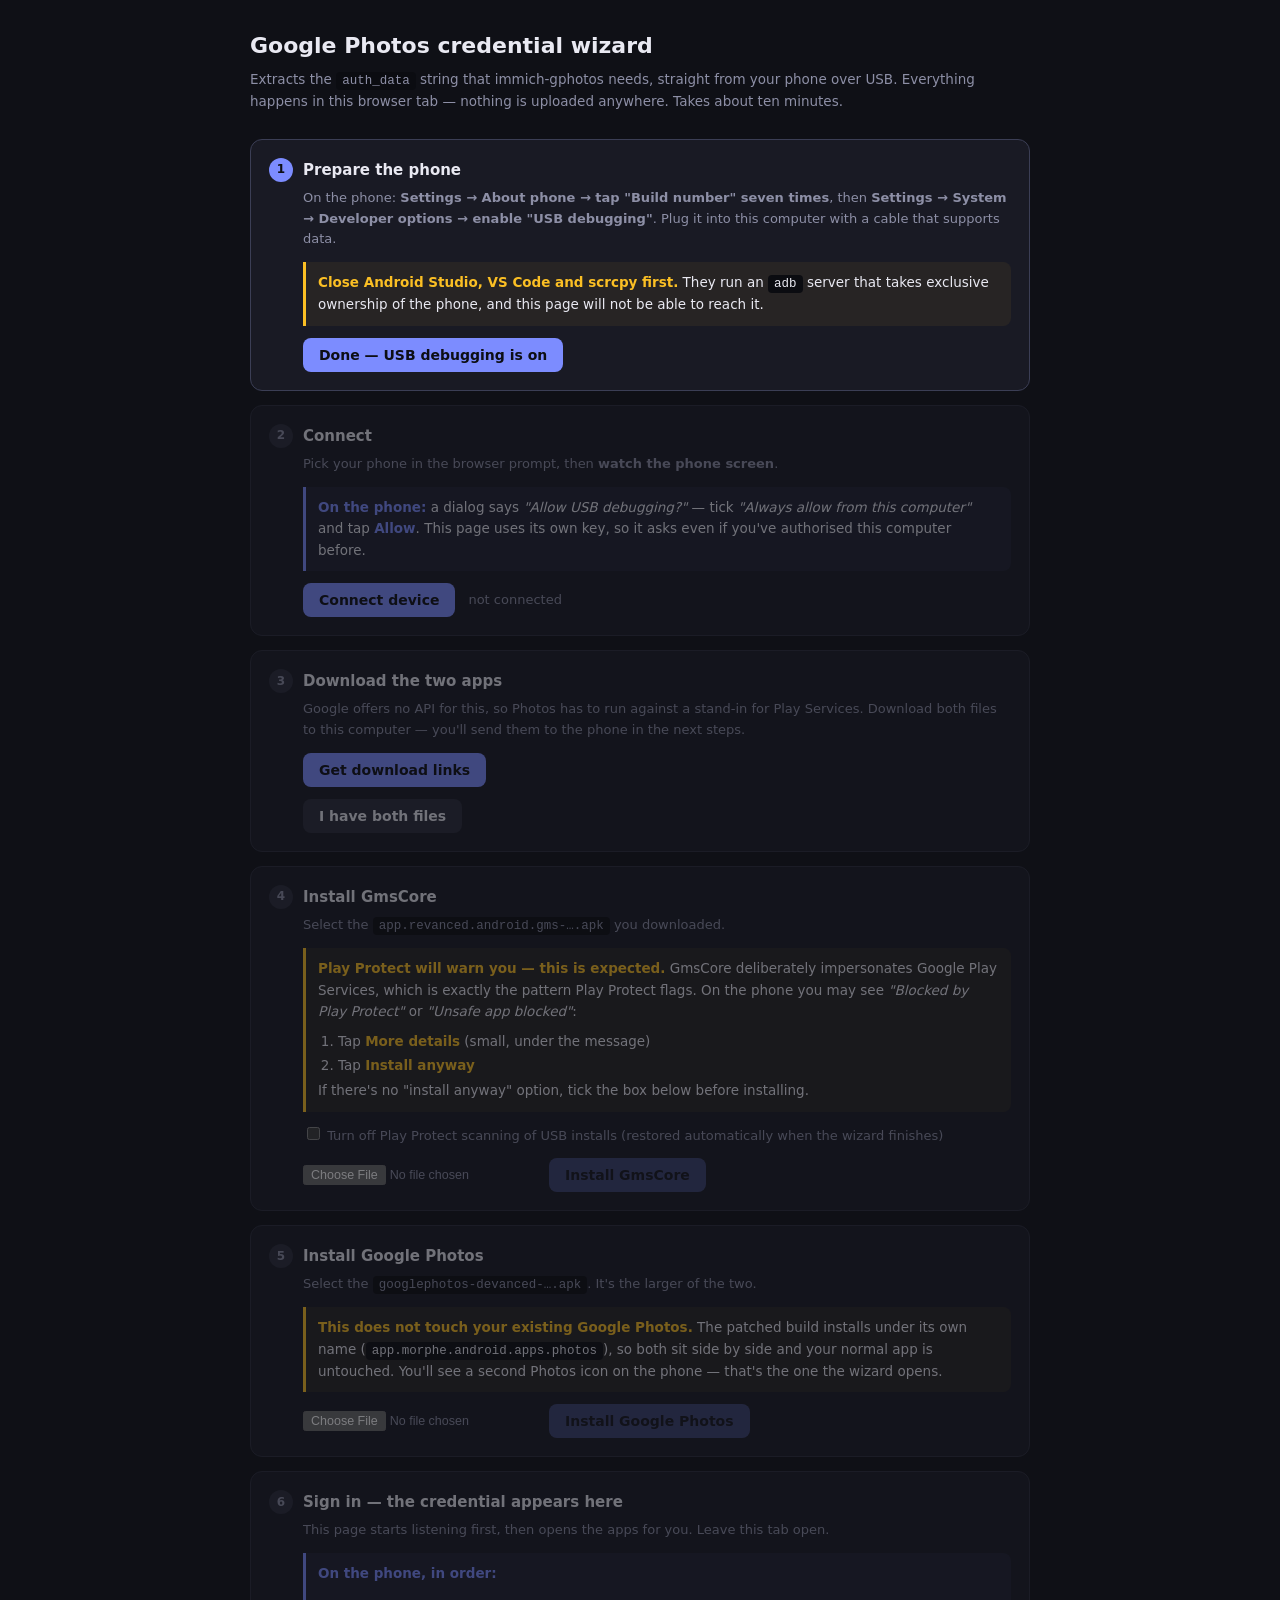
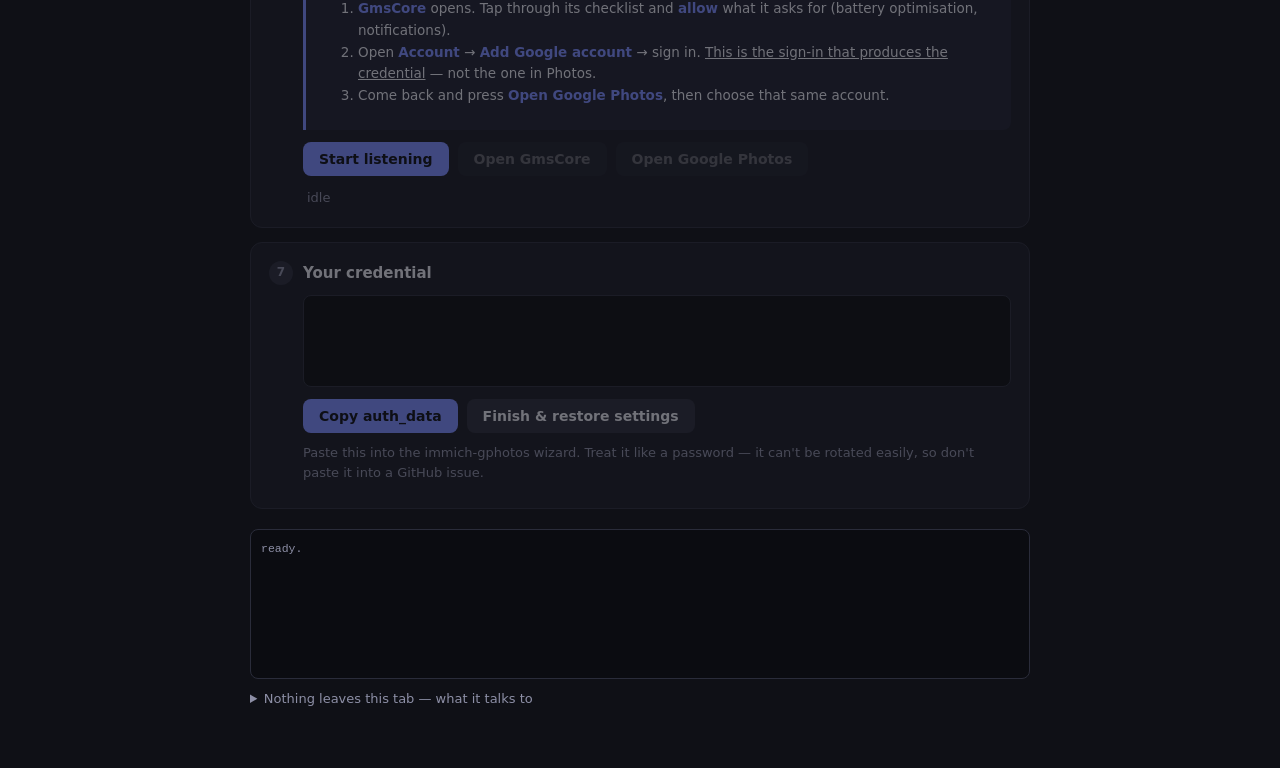
==== web/wizard/index.html @ 4972a4a3 "feat: add WebADB credential wizard and Pages deployment Extracts the Google Photos auth_data credent" ====
<!doctype html>
<html lang="en">
<head>
<meta charset="utf-8">
<meta name="viewport" content="width=device-width,initial-scale=1">
<title>Google Photos credential wizard</title>
<style>
  :root{color-scheme:dark;--bg:#0f1016;--fg:#e9e9f2;--dim:#8d8fa6;--ok:#4ade80;--bad:#f87171;
        --warn:#fbbf24;--acc:#7c8cff;--card:#191a24;--line:#2a2c3a}
  *{box-sizing:border-box}
  body{margin:0;padding:28px 16px 60px;background:var(--bg);color:var(--fg);
       font:15px/1.6 ui-sans-serif,system-ui,-apple-system,"Segoe UI",sans-serif}
  main{max-width:780px;margin:0 auto}
  h1{font-size:22px;margin:0 0 6px}
  .lede{color:var(--dim);font-size:13.5px;margin:0 0 26px}
  .step{background:var(--card);border:1px solid var(--line);border-radius:12px;
        padding:18px;margin-bottom:14px;opacity:.45;transition:opacity .2s}
  .step.active{opacity:1;border-color:#3b3e55}
  .step.done{opacity:.8}
  .step.done .hdr b::after{content:" ✓";color:var(--ok)}
  .hdr{display:flex;align-items:center;gap:10px;margin-bottom:4px}
  .num{width:24px;height:24px;border-radius:50%;background:#2a2c3a;color:var(--dim);
       display:grid;place-items:center;font-size:12px;font-weight:700;flex:none}
  .step.active .num{background:var(--acc);color:#0d0e14}
  .step.done .num{background:var(--ok);color:#0d0e14}
  .hdr b{font-size:15px}
  .body{padding-left:34px}
  p{margin:6px 0}
  .sub{color:var(--dim);font-size:13px}
  button{background:var(--acc);color:#0d0e14;border:0;border-radius:8px;padding:9px 16px;
         font-weight:650;font-size:14px;cursor:pointer;font-family:inherit}
  button.sec{background:#2a2c3a;color:var(--fg)}
  button:disabled{opacity:.35;cursor:not-allowed}
  .row{display:flex;gap:9px;align-items:center;flex-wrap:wrap;margin-top:12px}
  input[type=file]{font-size:12.5px;color:var(--dim);max-width:100%}
  code{background:#0b0c11;padding:2px 6px;border-radius:4px;font-size:12.5px;
       font-family:ui-monospace,Menlo,monospace}
  .note{border-left:3px solid var(--warn);background:#fbbf2410;padding:10px 12px;
        border-radius:0 8px 8px 0;margin:12px 0;font-size:13.5px}
  .note b{color:var(--warn)}
  .note ol{margin:8px 0 0;padding-left:20px}.note li{margin:3px 0}
  .err{border-left:3px solid var(--bad);background:#f8717110;padding:10px 12px;
       border-radius:0 8px 8px 0;margin:10px 0;font-size:13.5px;display:none}
  .err.show{display:block}.err b{color:var(--bad)}
  .phone{border-left:3px solid var(--acc);background:#7c8cff10;padding:10px 12px;
         border-radius:0 8px 8px 0;margin:12px 0;font-size:13.5px}
  .phone b{color:var(--acc)}
  .bar{height:6px;background:#0b0c11;border-radius:3px;overflow:hidden;margin-top:10px;display:none}
  .bar.show{display:block}
  .bar i{display:block;height:100%;background:var(--acc);width:0;transition:width .15s}
  #token{width:100%;background:#0b0c11;color:var(--ok);border:1px solid var(--line);
         border-radius:8px;padding:12px;font:12px/1.55 ui-monospace,Menlo,monospace;
         min-height:92px;word-break:break-all;margin:10px 0}
  #log{background:#0b0c11;border:1px solid var(--line);border-radius:8px;padding:10px;
       height:150px;overflow:auto;font:11.5px/1.5 ui-monospace,Menlo,monospace;
       white-space:pre-wrap;word-break:break-all;color:var(--dim);margin-top:20px}
  .ok{color:var(--ok)}.bad{color:var(--bad)}.acc{color:var(--acc)}.warn{color:var(--warn)}
  a{color:var(--acc)}
  .detok{border-left:3px solid var(--ok);background:#4ade8012;padding:12px 14px;
        border-radius:0 10px 10px 0;margin-bottom:14px;font-size:13.5px}
  .detok b{color:var(--ok)}
  .detpart{border-left:3px solid var(--warn);background:#fbbf2412;padding:12px 14px;
           border-radius:0 10px 10px 0;margin-bottom:14px;font-size:13.5px}
  .detpart b{color:var(--warn)}
  .dl{padding:9px 0;border-top:1px solid var(--line);font-size:13.5px}
  .st{font-size:13px;color:var(--dim);margin-left:4px}
  details{margin-top:10px}summary{cursor:pointer;font-size:13px;color:var(--dim)}
</style>
</head>
<body>
<main>
  <h1>Google Photos credential wizard</h1>
  <p class="lede">Extracts the <code>auth_data</code> string that immich-gphotos needs, straight from your phone
     over USB. Everything happens in this browser tab — nothing is uploaded anywhere. Takes about ten minutes.</p>

  <!-- 1 -->
  <div class="step active" id="s1">
    <div class="hdr"><span class="num">1</span><b>Prepare the phone</b></div>
    <div class="body">
      <p class="sub">On the phone: <b>Settings → About phone → tap "Build number" seven times</b>, then
         <b>Settings → System → Developer options → enable "USB debugging"</b>. Plug it into this computer
         with a cable that supports data.</p>
      <div class="note">
        <b>Close Android Studio, VS Code and scrcpy first.</b> They run an <code>adb</code> server that
        takes exclusive ownership of the phone, and this page will not be able to reach it.
      </div>
      <div class="row"><button onclick="go(2)">Done — USB debugging is on</button></div>
    </div>
  </div>

  <!-- 2 -->
  <div class="step" id="s2">
    <div class="hdr"><span class="num">2</span><b>Connect</b></div>
    <div class="body">
      <p class="sub">Pick your phone in the browser prompt, then <b>watch the phone screen</b>.</p>
      <div class="phone">
        <b>On the phone:</b> a dialog says <i>"Allow USB debugging?"</i> — tick
        <i>"Always allow from this computer"</i> and tap <b>Allow</b>. This page uses its own key,
        so it asks even if you've authorised this computer before.
      </div>
      <div class="row"><button id="bConnect">Connect device</button>
        <span class="st" id="connSt">not connected</span></div>
      <div class="err" id="connErr"></div>
    </div>
  </div>

  <div id="detBox" style="display:none"></div>

  <!-- 3 -->
  <div class="step" id="s3">
    <div class="hdr"><span class="num">3</span><b>Download the two apps</b></div>
    <div class="body">
      <p class="sub">Google offers no API for this, so Photos has to run against a stand-in for Play Services.
         Download both files to this computer — you'll send them to the phone in the next steps.</p>
      <div class="row"><button id="bResolve">Get download links</button>
        <span class="st" id="dlSt"></span></div>
      <div id="links"></div>
      <div class="row"><button class="sec" id="bSkipDl" onclick="go(4)">I have both files</button></div>
    </div>
  </div>

  <!-- 4 -->
  <div class="step" id="s4">
    <div class="hdr"><span class="num">4</span><b>Install GmsCore</b></div>
    <div class="body">
      <p class="sub">Select the <code>app.revanced.android.gms-….apk</code> you downloaded.</p>
      <div class="note">
        <b>Play Protect will warn you — this is expected.</b> GmsCore deliberately impersonates Google
        Play Services, which is exactly the pattern Play Protect flags. On the phone you may see
        <i>"Blocked by Play Protect"</i> or <i>"Unsafe app blocked"</i>:
        <ol>
          <li>Tap <b>More details</b> (small, under the message)</li>
          <li>Tap <b>Install anyway</b></li>
        </ol>
        If there's no "install anyway" option, tick the box below before installing.
      </div>
      <label class="sub" style="display:block;margin-top:8px">
        <input type="checkbox" id="noVerify"> Turn off Play Protect scanning of USB installs
        <span class="sub">(restored automatically when the wizard finishes)</span>
      </label>
      <div class="row">
        <input type="file" id="fGms" accept=".apk">
        <button id="bGms" disabled>Install GmsCore</button>
        <span class="st" id="gmsSt"></span>
      </div>
      <div class="bar" id="gmsBar"><i></i></div>
      <div class="err" id="gmsErr"></div>
    </div>
  </div>

  <!-- 5 -->
  <div class="step" id="s5">
    <div class="hdr"><span class="num">5</span><b>Install Google Photos</b></div>
    <div class="body">
      <p class="sub">Select the <code>googlephotos-devanced-….apk</code>. It's the larger of the two.</p>
      <div class="note">
        <b>This does not touch your existing Google Photos.</b> The patched build installs under its
        own name (<code>app.morphe.android.apps.photos</code>), so both sit side by side and your
        normal app is untouched. You'll see a second Photos icon on the phone — that's the one the
        wizard opens.
      </div>
      <div class="row">
        <input type="file" id="fPhotos" accept=".apk">
        <button id="bPhotos" disabled>Install Google Photos</button>
        <span class="st" id="phSt"></span>
      </div>
      <div class="bar" id="phBar"><i></i></div>
      <div class="err" id="phErr"></div>
    </div>
  </div>

  <!-- 6 -->
  <div class="step" id="s6">
    <div class="hdr"><span class="num">6</span><b>Sign in — the credential appears here</b></div>
    <div class="body">
      <p class="sub">This page starts listening first, then opens the apps for you. Leave this tab open.</p>
      <div class="phone">
        <b>On the phone, in order:</b>
        <ol>
          <li><b>GmsCore</b> opens. Tap through its checklist and <b>allow</b> what it asks for
              (battery optimisation, notifications).</li>
          <li>Open <b>Account</b> → <b>Add Google account</b> → sign in. <u>This is the sign-in that
              produces the credential</u> — not the one in Photos.</li>
          <li>Come back and press <b>Open Google Photos</b>, then choose that same account.</li>
        </ol>
      </div>
      <div class="row">
        <button id="bListen">Start listening</button>
        <button class="sec" id="bOpenGms" disabled>Open GmsCore</button>
        <button class="sec" id="bOpenPhotos" disabled>Open Google Photos</button>
      </div>
      <div class="row"><span class="st" id="capSt">idle</span></div>
      <div class="err" id="capErr"></div>
    </div>
  </div>

  <!-- 7 -->
  <div class="step" id="s7">
    <div class="hdr"><span class="num">7</span><b>Your credential</b></div>
    <div class="body">
      <div id="token"></div>
      <div class="row">
        <button id="bCopy">Copy auth_data</button>
        <button class="sec" id="bFinish">Finish &amp; restore settings</button>
      </div>
      <p class="sub" style="margin-top:10px">Paste this into the immich-gphotos wizard. Treat it like a
         password — it can't be rotated easily, so don't paste it into a GitHub issue.</p>
    </div>
  </div>

  <div id="log">ready.</div>
  <details>
    <summary>Nothing leaves this tab — what it talks to</summary>
    <p class="sub"><code>api.github.com</code> to look up download links, and
       <code>cdn.jsdelivr.net</code> to load the USB library. The APKs go from your disk to your phone
       over the USB cable. The credential is never sent anywhere.</p>
  </details>
</main>

<script type="module">
const V={adb:'2.6.4',usb:'2.3.2',cred:'2.1.0'};
const PKG_GMS='app.revanced.android.gms', PKG_PHOTOS='app.morphe.android.apps.photos';
const $=id=>document.getElementById(id);
const logEl=$('log');
let adb=null, proc=null, lines=0, restoreVerify=false;

function log(m,c=''){const d=document.createElement('div');if(c)d.className=c;d.textContent=m;
  if(logEl.textContent==='ready.')logEl.textContent='';logEl.appendChild(d);logEl.scrollTop=1e9;}
function go(n){for(let i=1;i<=7;i++){const s=$('s'+i);if(!s)continue;
  s.classList.toggle('active',i===n);if(i<n)s.classList.add('done');}
  $('s'+n)?.scrollIntoView({behavior:'smooth',block:'center'});}
window.go=go;
function err(id,html){const e=$(id);e.innerHTML=html;e.classList.add('show');}
function clearErr(id){$(id).classList.remove('show');}

/* ---------------- shell helpers ---------------- */
async function sh(cmd){ return (await adb.subprocess.noneProtocol.spawnWaitText(cmd)).trim(); }

/* ---------------- step 2: connect ---------------- */
if(!navigator.usb){
  $('connSt').innerHTML='<span class="bad">WebUSB unavailable</span>';
  err('connErr','<b>This browser can\'t talk to USB devices.</b> Use Chrome, Edge or another '+
      'Chromium browser on a desktop computer. Firefox and Safari don\'t implement WebUSB.');
  $('bConnect').disabled=true;
}

$('bConnect').onclick=async()=>{
  clearErr('connErr'); $('bConnect').disabled=true;
  try{
    const [{Adb,AdbDaemonTransport},{AdbDaemonWebUsbDeviceManager},credMod]=await Promise.all([
      import(`https://cdn.jsdelivr.net/npm/@yume-chan/adb@${V.adb}/+esm`),
      import(`https://cdn.jsdelivr.net/npm/@yume-chan/adb-daemon-webusb@${V.usb}/+esm`),
      import(`https://cdn.jsdelivr.net/npm/@yume-chan/adb-credential-web@${V.cred}/+esm`)]);
    const Store=credMod.default;
    const mgr=AdbDaemonWebUsbDeviceManager.BROWSER;
    if(!mgr) throw new Error('WebUSB manager unavailable');

    $('connSt').textContent='pick your phone…';
    const device=await mgr.requestDevice();
    if(!device){$('connSt').textContent='no device selected';$('bConnect').disabled=false;return;}
    log('device: '+device.name+' ('+device.serial+')');

    const store=new Store('immich-gphotos');
    let transport;
    for(let a=1;;a++){
      try{
        $('connSt').textContent=a===1?'opening…':`retrying (${a})…`;
        const conn=await device.connect();
        $('connSt').innerHTML='<b>check the phone — tap Allow</b>';
        transport=await AdbDaemonTransport.authenticate(
          {serial:device.serial,connection:conn,credentialStore:store});
        break;
      }catch(e){
        if(a>=3) throw e;
        log('handshake failed ('+e.message+') — resetting USB…','warn');
        try{await device.raw.reset();}catch{}
        await new Promise(r=>setTimeout(r,800));
      }
    }
    adb=new Adb(transport);
    const model=await adb.getProp('ro.product.model').catch(()=>'?');
    const rel=await adb.getProp('ro.build.version.release').catch(()=>'?');
    $('connSt').innerHTML=`<span class="ok">${model} · Android ${rel}</span>`;
    log(`connected: ${model}, Android ${rel}`,'ok');
    refresh();
    try{ await detect(); }catch(e){ log('detection failed: '+e.message,'warn'); }
    go(3);
  }catch(e){
    const busy=/busy|claim|in use|access|denied|SecurityError|NetworkError|transfer/i.test(String(e));
    $('connSt').innerHTML='<span class="bad">failed</span>';
    log('connect failed: '+e,'bad');
    err('connErr','<b>Couldn\'t open the phone.</b> '+
      (busy?'Almost always this means another program owns it — an <code>adb</code> server started by '+
            'Android Studio, VS Code or scrcpy. Close them, then in a terminal run:<br>'+
            '<code>adb kill-server</code><br>If that doesn\'t help, the server may be running as '+
            '<b>root</b> and invisible to that command — try:<br>'+
            '<code>sudo pkill -f "adb -L tcp:5037"</code><br>Then unplug and replug the cable.'
           :'<code>'+e.message+'</code>')+'');
    $('bConnect').disabled=false;
  }
};

/* ---------------- step 3: links ---------------- */
async function newest(repo,match){
  const r=await fetch(`https://api.github.com/repos/${repo}/releases?per_page=15`);
  if(!r.ok) throw new Error('GitHub API '+r.status);
  for(const rel of await r.json()){
    const a=(rel.assets||[]).find(a=>match(a.name));
    if(a) return {url:a.browser_download_url,name:a.name,tag:rel.tag_name,mb:(a.size/1e6).toFixed(0)};
  }
  throw new Error('no matching file in the last 15 releases');
}
$('bResolve').onclick=async e=>{
  const st=$('dlSt'),box=$('links');
  e.target.disabled=true;box.innerHTML='';st.textContent='looking up…';
  try{
    // Release assets carry no CORS headers, so the page can't fetch the bytes —
    // these are plain links and your browser downloads them directly.
    const g=await newest('ReVanced/GmsCore',n=>n.endsWith('.apk')&&!n.includes('-hw-'));
    const p=await newest('j-hc/revanced-magisk-module',
                         n=>n.toLowerCase().includes('photos')&&n.endsWith('.apk'));
    for(const [t,i] of [['GmsCore',g],['Google Photos (patched)',p]]){
      const d=document.createElement('div');d.className='dl';
      d.innerHTML=`<b>${t}</b> — <a href="${i.url}" download>${i.name}</a>
        <span class="sub"> · ${i.mb} MB</span>`;
      box.appendChild(d);
    }
    st.innerHTML='<span class="ok">download both, then continue</span>';
    log('links resolved','ok');
  }catch(x){st.innerHTML='<span class="bad">'+x.message+'</span>';log('link lookup: '+x.message,'bad');}
  finally{e.target.disabled=false;}
};

/* ---------------- detect what's already installed ---------------- */
async function isInstalled(pkg){
  try{
    const out = await sh(`pm list packages ${pkg}`);
    return out.split('\n').map(x=>x.trim()).includes('package:'+pkg);
  }catch{ return false; }
}
async function versionOf(pkg){
  try{
    const o = await sh(`dumpsys package ${pkg} | grep -m1 versionName`);
    return (o.split('=')[1]||'').trim();
  }catch{ return ''; }
}

async function detect(){
  const box=$('detBox');
  const [gms,ph]=await Promise.all([isInstalled(PKG_GMS),isInstalled(PKG_PHOTOS)]);
  const [vg,vp]=await Promise.all([gms?versionOf(PKG_GMS):'',ph?versionOf(PKG_PHOTOS):'']);
  log(`installed: GmsCore=${gms?(vg||'yes'):'no'}  Photos(patched)=${ph?(vp||'yes'):'no'}`);

  if(gms&&ph){
    box.className='detok';
    box.innerHTML=`<b>Both apps are already on the phone.</b>
      GmsCore ${vg||''} and the patched Google Photos ${vp||''} are installed, so you can skip the
      downloads and go straight to signing in.
      <div class="row"><button onclick="go(6)">Skip to sign-in</button>
      <button class="sec" onclick="go(3)">Reinstall them anyway</button></div>`;
    box.style.display='block';
    $('s4').classList.add('done'); $('s5').classList.add('done');
    return {gms,ph,both:true};
  }
  if(gms||ph){
    box.className='detpart';
    box.innerHTML=`<b>Only one of the two is installed.</b> `+
      (gms?`GmsCore ${vg||''} is there — you only need the patched Google Photos, so skip step 4.`
          :`The patched Google Photos ${vp||''} is there, but GmsCore is missing. Without it Photos
            has nothing to sign in against, so install it in step 4.`)+
      `<div class="row"><button onclick="go(3)">Continue</button></div>`;
    box.style.display='block';
    if(gms) $('s4').classList.add('done');
    if(ph)  $('s5').classList.add('done');
  }
  return {gms,ph,both:false};
}

/* ---------------- install ---------------- */
function refresh(){
  $('bGms').disabled=!(adb&&$('fGms').files.length);
  $('bPhotos').disabled=!(adb&&$('fPhotos').files.length);
  $('bListen').disabled=!adb;
}
$('fGms').onchange=refresh; $('fPhotos').onchange=refresh;

async function install(file,barId,stId){
  const bar=$(barId), fill=bar.querySelector('i'), st=$(stId);
  bar.classList.add('show');
  log(`installing ${file.name} (${(file.size/1e6).toFixed(0)} MB)…`,'acc');
  // Stream into `pm install -S <size>` so the APK never lands in /data/local/tmp.
  const p=await adb.subprocess.noneProtocol.spawn(['pm','install','-S',String(file.size)]);
  let out='';const dec=new TextDecoder();
  const collect=(async()=>{const r=p.output.getReader();
    for(;;){const{done,value}=await r.read();if(done)break;out+=dec.decode(value,{stream:true});}})();
  const w=p.stdin.getWriter(), rd=file.stream().getReader();
  let sent=0,t0=performance.now();
  for(;;){
    const{done,value}=await rd.read(); if(done)break;
    await w.write(value); sent+=value.byteLength;
    const pct=sent/file.size*100;
    fill.style.width=pct+'%';
    st.textContent=`${pct.toFixed(0)}% · ${((sent/1e6)/((performance.now()-t0)/1000)).toFixed(1)} MB/s`;
  }
  await w.close(); await collect;
  const ok=/Success/i.test(out);
  log(`${file.name}: ${out.trim()||'(no output)'}`,ok?'ok':'bad');
  return {ok,out:out.trim()};
}

$('bGms').onclick=async()=>{
  clearErr('gmsErr'); $('bGms').disabled=true;
  try{
    if($('noVerify').checked){
      await sh(['settings','put','global','verifier_verify_adb_installs','0']);
      restoreVerify=true; log('Play Protect USB-install scanning disabled (temporary)','warn');
    }
    $('gmsSt').textContent='installing…';
    const r=await install($('fGms').files[0],'gmsBar','gmsSt');
    if(r.ok){$('gmsSt').innerHTML='<span class="ok">installed</span>';go(5);}
    else{
      $('gmsSt').innerHTML='<span class="bad">failed</span>';
      err('gmsErr','<b>Install failed.</b> <code>'+(r.out||'no output')+'</code><br>'+
        'If it mentions Play Protect or the phone showed a block dialog, tick the '+
        '"Turn off Play Protect scanning" box above and try again.');
    }
  }catch(e){err('gmsErr','<b>'+e.message+'</b>');log('gms install: '+e,'bad');}
  finally{refresh();}
};

$('bPhotos').onclick=async()=>{
  clearErr('phErr'); $('bPhotos').disabled=true;
  try{
    $('phSt').textContent='installing…';
    const r=await install($('fPhotos').files[0],'phBar','phSt');
    if(r.ok){$('phSt').innerHTML='<span class="ok">installed</span>';go(6);}
    else{
      $('phSt').innerHTML='<span class="bad">failed</span>';
      const dg=/DOWNGRADE|ALREADY_EXISTS|SIGNATURE/i.test(r.out);
      err('phErr','<b>Install failed.</b> <code>'+(r.out||'no output')+'</code><br>'+
        (dg?'Uninstall the existing Google Photos on the phone, then try again.':''));
    }
  }catch(e){err('phErr','<b>'+e.message+'</b>');log('photos install: '+e,'bad');}
  finally{refresh();}
};

/* ---------------- step 6: capture ---------------- */
const NEEDLE='auth%2Fphotos.native';
function onLine(l){
  lines++;
  if(lines%1000===0)$('capSt').textContent=`listening… ${lines} lines scanned`;
  if(!l.includes(NEEDLE))return;
  const i=l.indexOf('androidId=');
  if(i<0){log('matched but no androidId= on the line','warn');return;}
  const tok=l.slice(i).trim();
  $('token').textContent=tok;
  $('capSt').innerHTML='<span class="ok">credential captured</span>';
  log('auth_data captured ('+tok.length+' chars)','ok');
  go(7);
}

async function launch(pkg,label){
  // resolve the real launch activity; patched builds move things around
  let comp='';
  try{
    const o=await sh(['cmd','package','resolve-activity','--brief',pkg]);
    comp=o.split('\n').filter(Boolean).pop()||'';
  }catch{}
  try{
    if(comp&&comp.includes('/')) await sh(['am','start','-n',comp]);
    else await sh(['monkey','-p',pkg,'-c','android.intent.category.LAUNCHER','1']);
    log('opened '+label+' on the phone','ok');
  }catch(e){ log('could not open '+label+': '+e.message,'warn'); }
}

$('bListen').onclick=async()=>{
  clearErr('capErr'); $('bListen').disabled=true; lines=0;
  try{
    proc=await adb.subprocess.noneProtocol.spawn(['logcat']);
    $('capSt').textContent='listening…';
    $('bOpenGms').disabled=false; $('bOpenPhotos').disabled=false;
    log('listening for the credential — sign in on the phone now','acc');
    await launch(PKG_GMS,'GmsCore');
    const dec=new TextDecoder(); let buf='';
    const r=proc.output.getReader();
    for(;;){
      const{done,value}=await r.read(); if(done)break;
      buf+=dec.decode(value,{stream:true});
      const parts=buf.split('\n'); buf=parts.pop();
      parts.forEach(onLine);
    }
    log('listener stopped after '+lines+' lines');
  }catch(e){
    err('capErr','<b>Couldn\'t read the phone log.</b> <code>'+e.message+'</code>');
    log('logcat: '+e,'bad'); $('bListen').disabled=false;
  }
};
$('bOpenGms').onclick=()=>launch(PKG_GMS,'GmsCore');
$('bOpenPhotos').onclick=()=>launch(PKG_PHOTOS,'Google Photos');

/* ---------------- step 7 ---------------- */
$('bCopy').onclick=async()=>{
  await navigator.clipboard.writeText($('token').textContent);
  log('copied to clipboard','ok');
};
$('bFinish').onclick=async()=>{
  try{ await proc?.kill(); }catch{}
  if(restoreVerify&&adb){
    try{ await sh(['settings','put','global','verifier_verify_adb_installs','1']);
         log('Play Protect USB-install scanning restored','ok'); restoreVerify=false; }
    catch(e){ log('could not restore Play Protect setting: '+e.message,'warn'); }
  }
  $('bFinish').textContent='Done';
};
window.addEventListener('beforeunload',()=>{ if(restoreVerify&&adb)
  navigator.sendBeacon?.(''); });
</script>
</body>
</html>
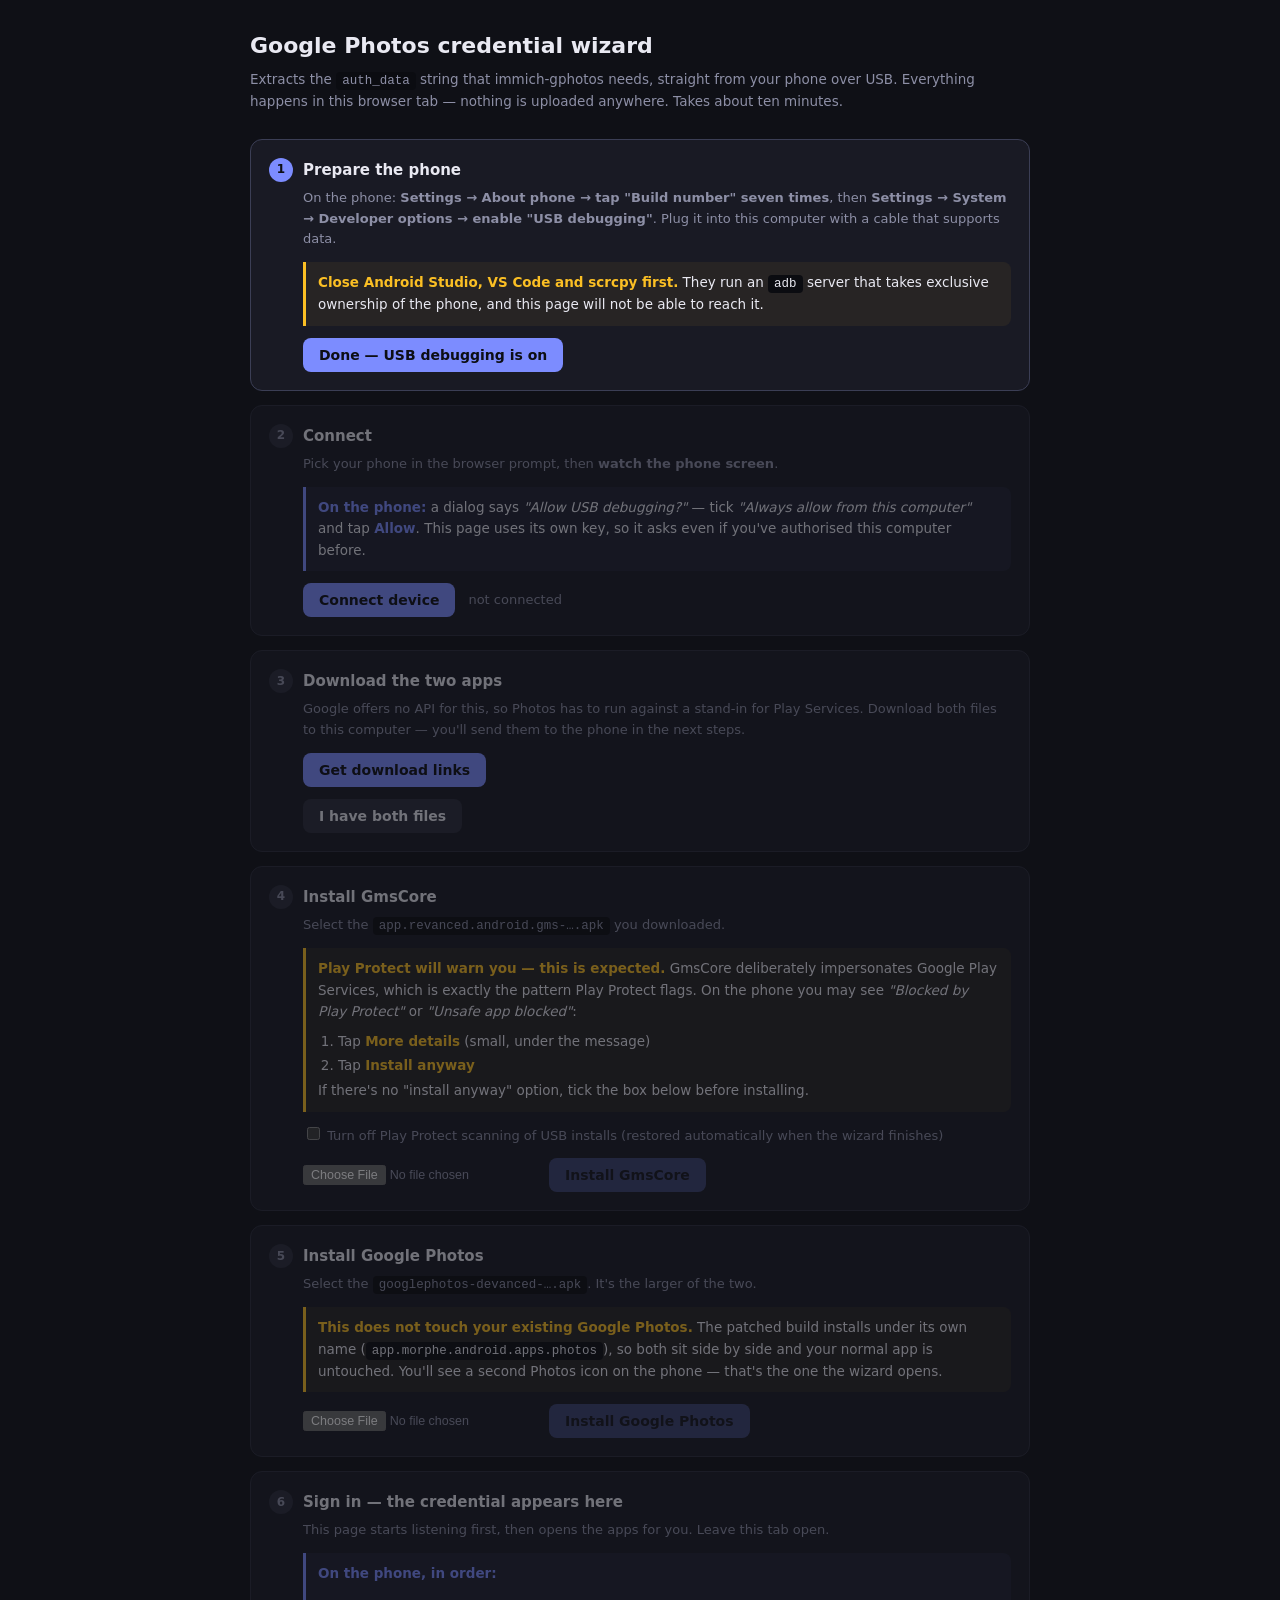
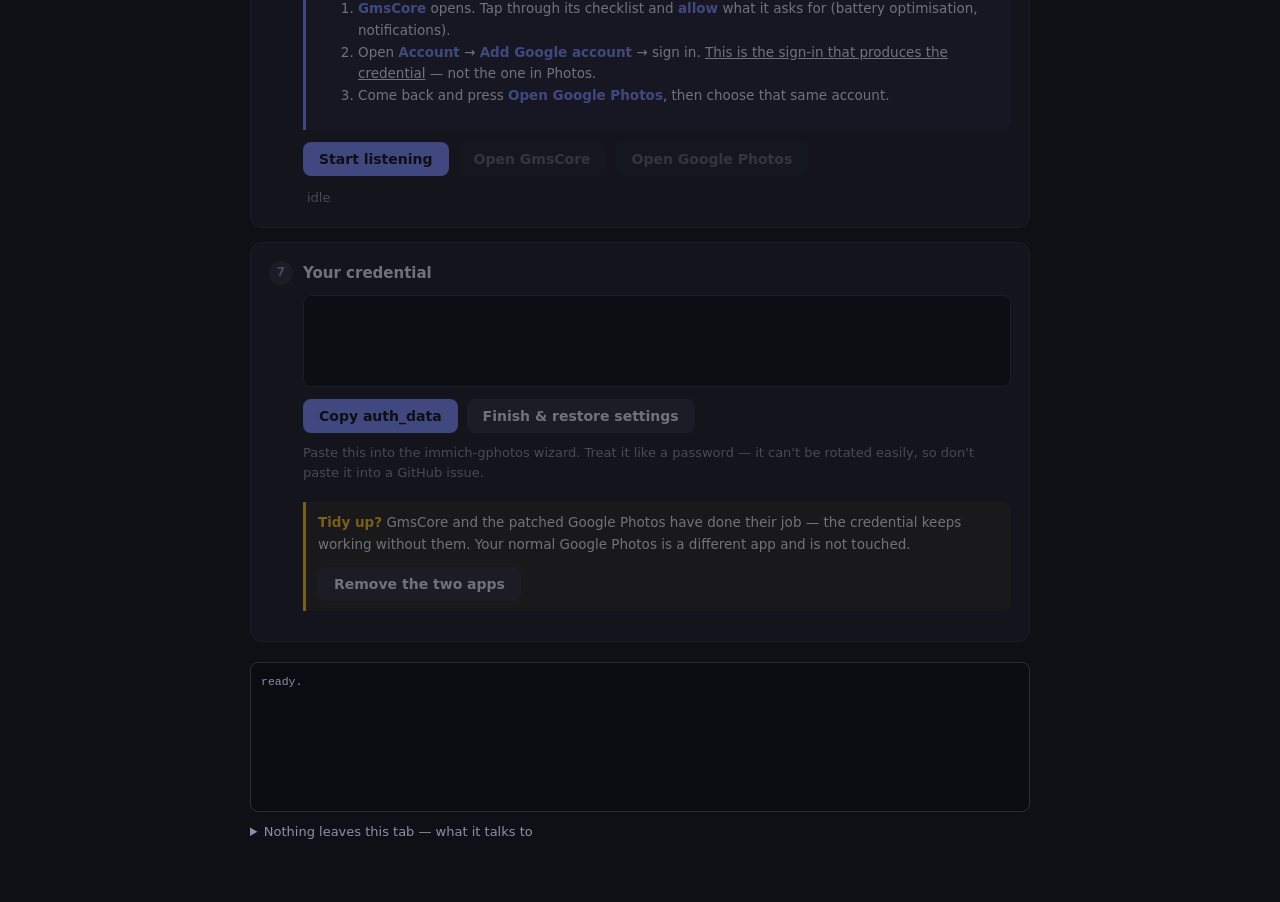
==== commit ac502ae9: "feat(wizard): add a button to remove the two apps when finished GmsCore and the patched Photos build" ====
--- a/web/wizard/index.html
+++ b/web/wizard/index.html
@@ -205,6 +205,16 @@
       </div>
       <p class="sub" style="margin-top:10px">Paste this into the immich-gphotos wizard. Treat it like a
          password — it can't be rotated easily, so don't paste it into a GitHub issue.</p>
+
+      <div class="note" style="margin-top:18px">
+        <b>Tidy up?</b> GmsCore and the patched Google Photos have done their job — the credential
+        keeps working without them. Your normal Google Photos is a different app and is not touched.
+        <div class="row">
+          <button class="sec" id="bRemove">Remove the two apps</button>
+          <span class="st" id="rmSt"></span>
+        </div>
+      </div>
+      <div class="err" id="rmErr"></div>
     </div>
   </div>
 
@@ -499,6 +509,44 @@
 $('bOpenPhotos').onclick=()=>launch(PKG_PHOTOS,'Google Photos');
 
 /* ---------------- step 7 ---------------- */
+let rmArmed=false;
+async function uninstall(pkg,label){
+  if(!await isInstalled(pkg)){ log(label+': not installed, skipping'); return true; }
+  const out=await sh(`pm uninstall ${pkg}`);
+  const ok=/Success/i.test(out);
+  log(`${label}: ${out.trim()||'(no output)'}`, ok?'ok':'bad');
+  return ok;
+}
+$('bRemove').onclick=async()=>{
+  clearErr('rmErr');
+  const b=$('bRemove'), st=$('rmSt');
+  if(!rmArmed){                       // destructive, so make it a deliberate second click
+    rmArmed=true;
+    b.textContent='Confirm — remove both apps';
+    st.textContent='click again to confirm';
+    setTimeout(()=>{ if(rmArmed){ rmArmed=false;
+      b.textContent='Remove the two apps'; st.textContent=''; } },6000);
+    return;
+  }
+  rmArmed=false; b.disabled=true; b.textContent='Removing…'; st.textContent='';
+  try{
+    if(!adb) throw new Error('device is no longer connected');
+    const a=await uninstall(PKG_PHOTOS,'Google Photos (patched)');
+    const c=await uninstall(PKG_GMS,'GmsCore');
+    if(a&&c){ st.innerHTML='<span class="ok">both removed</span>'; b.textContent='Removed'; }
+    else{
+      st.innerHTML='<span class="bad">partly failed</span>';
+      b.disabled=false; b.textContent='Try again';
+      err('rmErr','<b>One of the apps wouldn\'t uninstall.</b> See the log below. You can always '+
+          'remove it on the phone: long-press the icon → App info → Uninstall.');
+    }
+  }catch(e){
+    st.innerHTML='<span class="bad">failed</span>'; b.disabled=false; b.textContent='Try again';
+    err('rmErr','<b>'+e.message+'</b>');
+    log('uninstall: '+e,'bad');
+  }
+};
+
 $('bCopy').onclick=async()=>{
   await navigator.clipboard.writeText($('token').textContent);
   log('copied to clipboard','ok');
